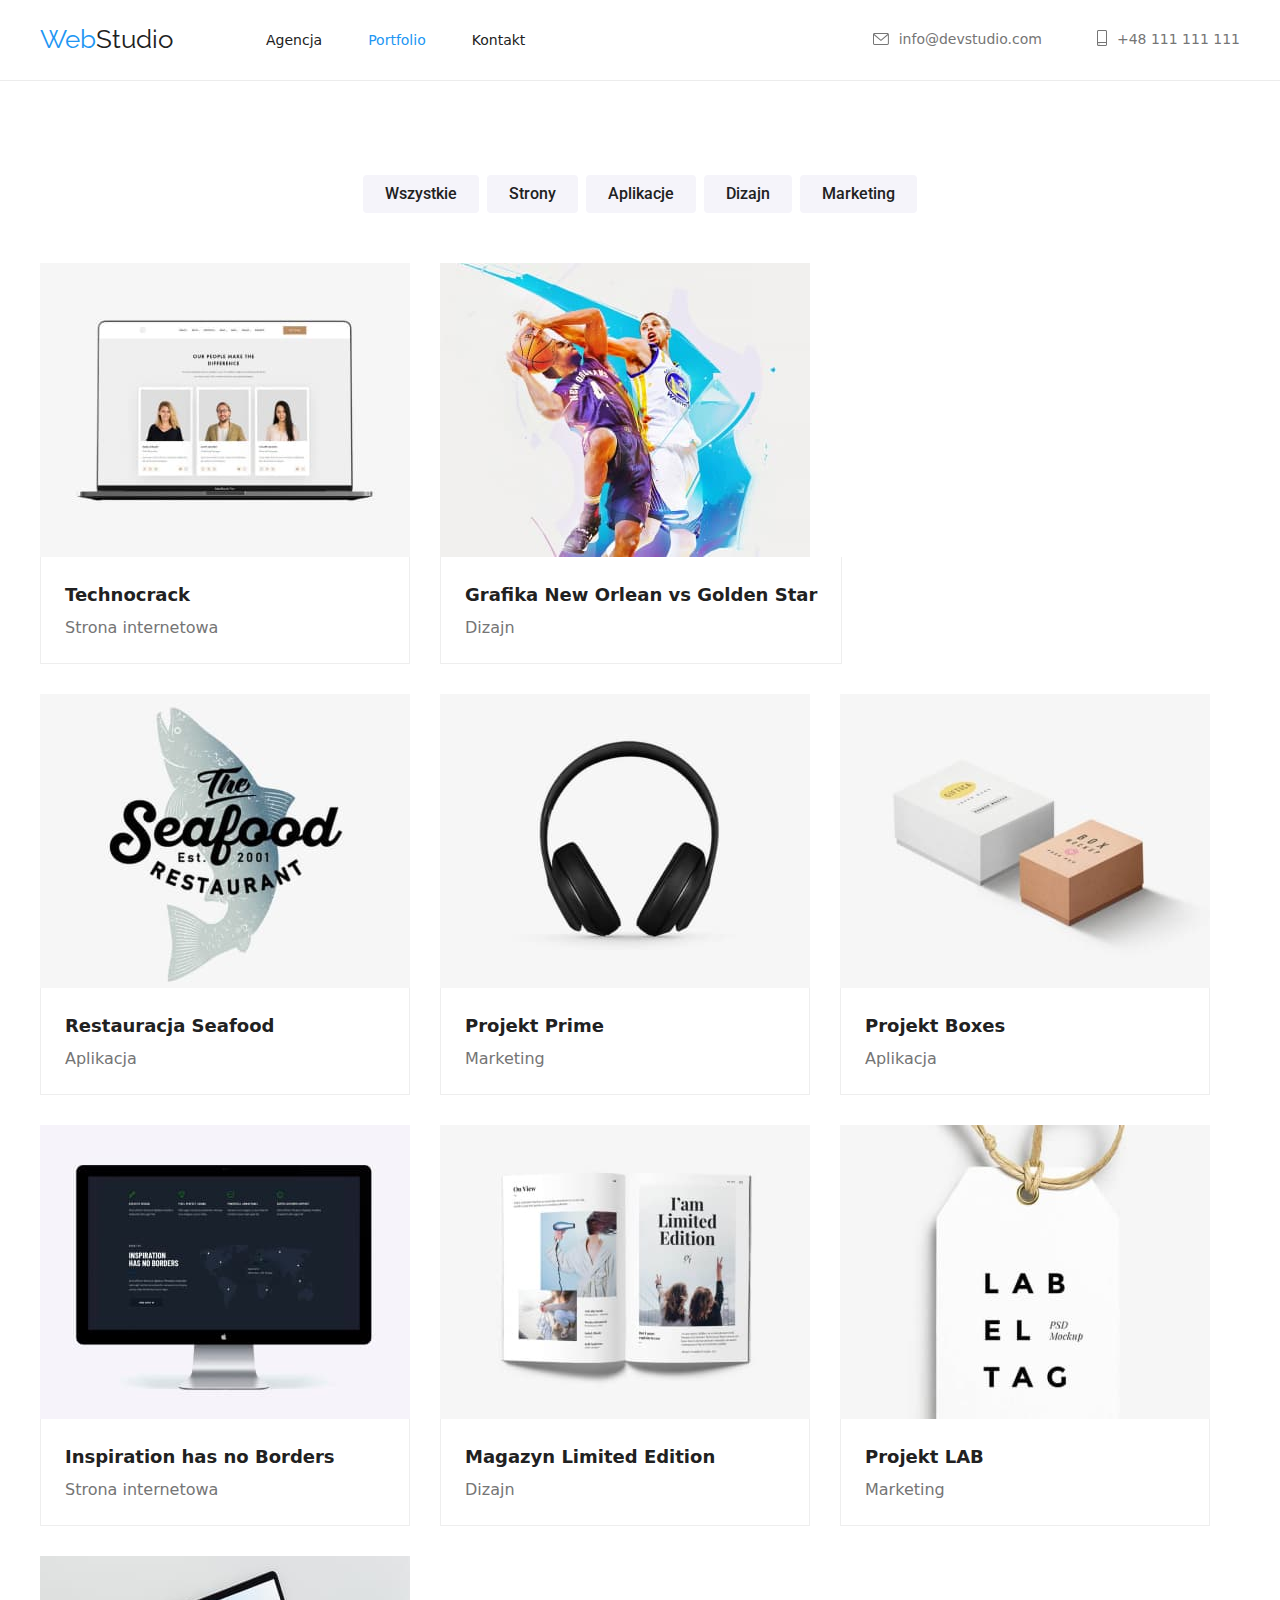
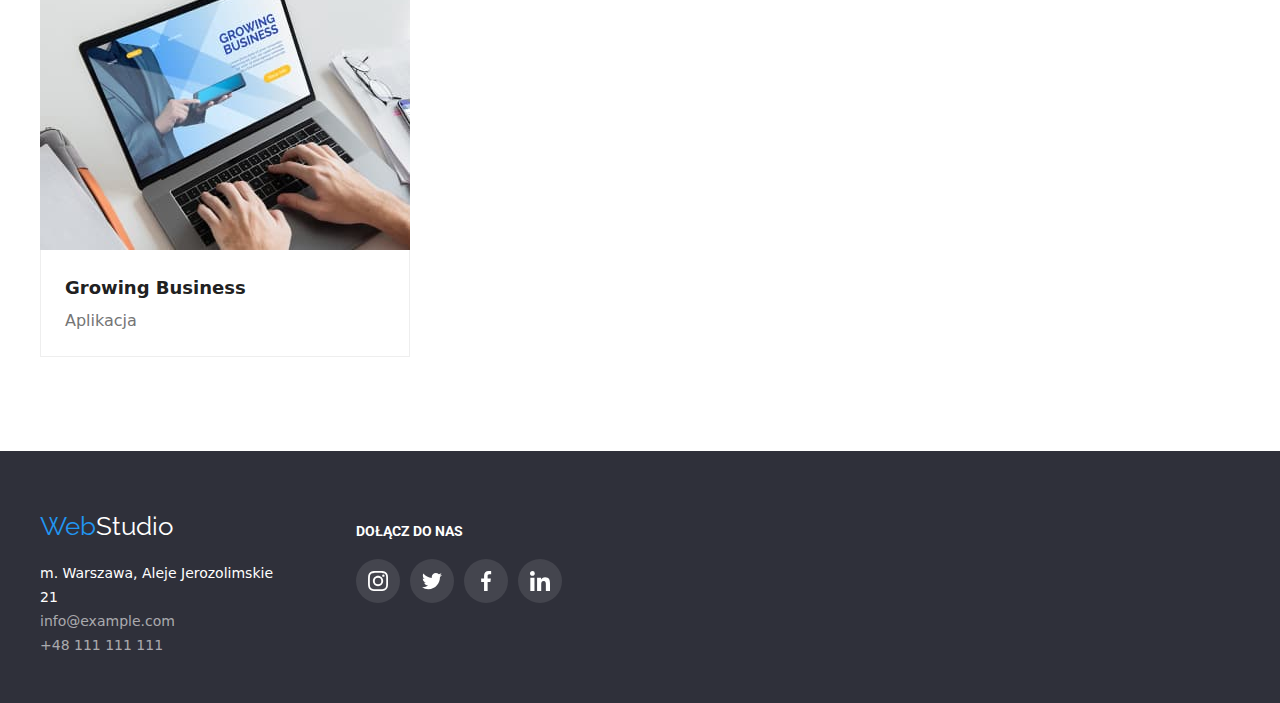
==== portfolio.html @ 01155c95 "dodany modal.js" ====
<!DOCTYPE html>
<html lang="pl-PL">
  <head>
    <meta charset="UTF-8" />
    <meta http-equiv="X-UA-Compatible" content="IE=edge" />
    <meta name="viewport" content="width=device-width, initial-scale=1.0" />
    <title>Portfolio</title>
    <link rel="preconnect" href="https://fonts.googleapis.com" />
    <link rel="preconnect" href="https://fonts.gstatic.com" crossorigin />
    <link
      href="https://fonts.googleapis.com/css2?family=Raleway:wght@700&family=Roboto:wght@400;500;700;900&display=swap"
      rel="stylesheet"
    />
    <link rel="stylesheet" href="./css/styles.css" />
    <link
      rel="stylesheet"
      href="https://cdnjs.cloudflare.com/ajax/libs/modern-normalize/1.1.0/modern-normalize.css"
      integrity="sha512-Y0MM+V6ymRKN2zStTqzQ227DWhhp4Mzdo6gnlRnuaNCbc+YN/ZH0sBCLTM4M0oSy9c9VKiCvd4Jk44aCLrNS5Q=="
      crossorigin="anonymous"
      referrerpolicy="no-referrer"
    />
  </head>
  <body>
    <header class="page-top">
      <div class="container">
        <div class="header-left">
          <a class="logo-link" href="index.html"
            >Web<span class="logo-link-dark-theme">Studio</span></a
          >
          <nav class="navigation">
            <ul class="navigation-list">
              <li class="navigation-list-item">
                <a class="navigation-links" href="./index.html">Agencja </a>
              </li>
              <li class="navigation-list-item">
                <a class="navigation-links-active" href="./portfolio.html"
                  >Portfolio</a
                >
              </li>
              <li class="navigation-list-item">
                <a class="navigation-links" href="./index.html">Kontakt</a>
              </li>
            </ul>
          </nav>
        </div>
        <div class="header-right">
          <a
            class="contacts-links-top link-gap"
            href="mailto:info@devstudio.com"
          >
            <span class="left-icon">
              <svg class="contacts-icon" width="16" heihgt="12">
                <use href="./images/icons.svg#icon-envelope"></use>
              </svg> </span
            >info@devstudio.com</a
          >
          <a class="contacts-links-top" href="tel:+48111111111">
            <span class="right-icon">
              <svg class="contacts-icon" width="10" heihgt="16">
                <use href="./images/icons.svg#icon-smartphone"></use>
              </svg> </span
            >+48 111 111 111</a
          >
        </div>
      </div>
    </header>
    <main class="page-main section">
      <div class="container">
        <ul class="filters-list">
          <li class="filters-list-item">
            <button class="button-filter" type="button">Wszystkie</button>
          </li>
          <li class="filters-list-item">
            <button class="button-filter" type="button">Strony</button>
          </li>
          <li class="filters-list-item">
            <button class="button-filter" type="button">Aplikacje</button>
          </li>
          <li class="filters-list-item">
            <button class="button-filter" type="button">Dizajn</button>
          </li>
          <li class="filters-list-item">
            <button class="button-filter" type="button">Marketing</button>
          </li>
        </ul>

        <ul class="images-list container">
          <li class="images-list-item">
            <figure class="figure">
              <img
                src="./images/portfolio/img1.jpg"
                alt="zdjęcia trzech pracowników, dwie kobiety i mężczyzna"
                width="370"
                height="294"
              />
              <figcaption class="images-list-figcaption">
                <h3 class="project-title">Technocrack</h3>
                <p class="project-type">Strona internetowa</p>
              </figcaption>
            </figure>
          </li>
          <li class="images-list-item">
            <figure class="figure">
              <img
                src="./images/portfolio/img2.jpg"
                alt="dwóch mężczyzn gra w koszykówkę"
                width="370"
                height="294"
              />
              <figcaption class="images-list-figcaption">
                <h3 class="project-title">Grafika New Orlean vs Golden Star</h3>
                <p class="project-type">Dizajn</p>
              </figcaption>
            </figure>
          </li>
          <li class="images-list-item">
            <figure class="figure">
              <img
                src="./images/portfolio/img3.jpg"
                alt="logo restauracji na tle ryby"
                width="370"
                height="294"
              />
              <figcaption class="images-list-figcaption">
                <h3 class="project-title">Restauracja Seafood</h3>
                <p class="project-type">Aplikacja</p>
              </figcaption>
            </figure>
          </li>
          <li class="images-list-item">
            <figure class="figure">
              <img
                src="./images/portfolio/img4.jpg"
                alt="czarne słuchawki nauszne"
                width="370"
                height="294"
              />
              <figcaption class="images-list-figcaption">
                <h3 class="project-title">Projekt Prime</h3>
                <p class="project-type">Marketing</p>
              </figcaption>
            </figure>
          </li>
          <li class="images-list-item">
            <figure class="figure">
              <img
                src="./images/portfolio/img5.jpg"
                alt="dwa kartonowe pudełka, białe i brązowe"
                width="370"
                height="294"
              />
              <figcaption class="images-list-figcaption">
                <h3 class="project-title">Projekt Boxes</h3>
                <p class="project-type">Aplikacja</p>
              </figcaption>
            </figure>
          </li>
          <li class="images-list-item">
            <figure class="figure">
              <img
                src="./images/portfolio/img6.jpg"
                alt="monitor komputera z wyświetloną stroną internetową"
                width="370"
                height="294"
              />
              <figcaption class="images-list-figcaption">
                <h3 class="project-title">Inspiration has no Borders</h3>
                <p class="project-type">Strona internetowa</p>
              </figcaption>
            </figure>
          </li>
          <li class="images-list-item">
            <figure class="figure">
              <img
                src="./images/portfolio/img7.jpg"
                alt="otwarte czasopismo"
                width="370"
                height="294"
              />
              <figcaption class="images-list-figcaption">
                <h3 class="project-title">Magazyn Limited Edition</h3>
                <p class="project-type">Dizajn</p>
              </figcaption>
            </figure>
          </li>
          <li class="images-list-item">
            <figure class="figure">
              <img
                src="./images/portfolio/img8.jpg"
                alt="biała papierowa etykieta z napisem Label Tag"
                width="370"
                height="294"
              />
              <figcaption class="images-list-figcaption">
                <h3 class="project-title">Projekt LAB</h3>
                <p class="project-type">Marketing</p>
              </figcaption>
            </figure>
          </li>
          <li class="images-list-item">
            <figure class="figure">
              <img
                src="./images/portfolio/img9.jpg"
                alt="mężczyzna pisze na laptopie"
                width="370"
                height="294"
              />
              <figcaption class="images-list-figcaption">
                <h3 class="project-title">Growing Business</h3>
                <p class="project-type">Aplikacja</p>
              </figcaption>
            </figure>
          </li>
        </ul>
      </div>
    </main>
    <footer class="page-bottom">
      <div class="container">
        <div class="footer-address">
          <a class="logo-link" href="index.html"
            >Web<span class="logo-link-light-theme">Studio</span></a
          >
          <address class="contacts-bottom">
            <p>m. Warszawa, Aleje Jerozolimskie 21</p>
            <p>
              <a class="contacts-links-bottom" href="mailto:info@example.com"
                >info@example.com</a
              >
            </p>
            <p>
              <a class="contacts-links-bottom" href="tel:+48111111111"
                >+48 111 111 111</a
              >
            </p>
          </address>
        </div>
        <div class="footer-social">
          <h3 class="social list-title">Dołącz do nas</h3>
          <ul class="social-links">
            <li class="social-links-item">
              <svg class="social-icon">
                <use href="./images/icons.svg#icon-instagram"></use>
              </svg>
            </li>
            <li class="social-links-item">
              <svg class="social-icon">
                <use href="./images/icons.svg#icon-twitter"></use>
              </svg>
            </li>
            <li class="social-links-item">
              <svg class="social-icon">
                <use href="./images/icons.svg#icon-facebook"></use>
              </svg>
            </li>
            <li class="social-links-item">
              <svg class="social-icon">
                <use href="./images/icons.svg#icon-linkedin"></use>
              </svg>
            </li>
          </ul>
        </div>
      </div>
    </footer>
  </body>
</html>
---- css/styles.css ----
:root {
  --font-primary: "Roboto", sans-serif;
  --font-secondary: "Raleway", sans-serif;
  --gray: #757575;
  --black: #212121;
  --blue: #2196f3;
  --white: #ffffff;
  --white-transparent: rgba(255, 255, 255, 0.6);
  --background-black: #2f303a;
  --background-white: #f5f4fa;
}

ul {
  list-style: none;
  margin: 0;
  padding: 0;
}

h1,
h2,
h3,
p {
  margin: 0;
}

img {
  display: block;
}

.container {
  width: 1200px;
  display: inline-block;
  margin: 0 auto;
}

.section {
  display: flex;
  margin: 0 auto;
  padding-top: 94px;
  padding-bottom: 94px;
}
body {
  font-family: var(--font-primary);
  color: var(--gray);
  margin: 0;
}
.logo-link:hover .logo-link-dark-theme,
.logo-link:focus .logo-link-dark-theme,
.logo-link-dark-theme:hover,
.logo-link-dark-theme:focus,
.logo-link:hover .logo-link-light-theme,
.logo-link:focus .logo-link-light-theme,
.logo-link-light-theme:hover,
.logo-link-light-theme:focus,
.navigation-links:hover,
.navigation-links:focus,
.contacts-links-top:hover,
.contacts-links-top:focus,
.contacts-links-top:hover .contacts-icon,
.contacts-links-top:focus .contacts-icon,
.contacts-links-bottom:hover,
.contacts-links-bottom:focus {
  color: var(--blue);
  fill: var(--blue);
}

.logo-link {
  font-family: var(--font-secondary);
  font-size: 26px;
  line-height: 1.192;
  color: var(--blue);
  text-decoration: none;
  margin-right: 93px;
}
.logo-link-dark-theme {
  color: var(--black);
}
.logo-link-light-theme {
  color: var(--white);
}

/* *********   HEADER  ********************/
.navigation-links,
.navigation-links-active {
  font-weight: 500;
  font-size: 14px;
  line-height: 1.142;
  color: var(--black);
  text-decoration: none;
  display: block;
  margin-right: 46px;
}

.navigation-links-active {
  font-weight: 500;
  font-size: 14px;
  line-height: 1.142;
  color: var(--blue);
  text-decoration: none;
}

.contacts-links-top {
  font-weight: 500;
  font-size: 14px;
  line-height: 1.142;
  color: var(--gray);
  text-decoration: none;
}

.left-icon,
.right-icon {
  margin-right: 10px;
  color: var(--gray);
  fill: var(--gray);
}

.left-icon .contacts-icon {
  width: 16px;
  height: 12px;
}

.right-icon .contacts-icon {
  width: 10px;
  height: 16px;
}

.contacts-links-top > .left-icon,
.contacts-links-top > .right-icon {
  display: inline-block;
  vertical-align: middle;
}

.page-top .container {
  padding-top: 24px;
  padding-bottom: 25px;
  display: flex;
  justify-content: space-between;
  align-items: center;
}

.header-left {
  display: flex;
  justify-content: space-between;
  align-items: center;
}

.navigation-list {
  display: flex;
}

.header-right {
  display: block;
  color: var(--blue);
}

.link-gap {
  margin-right: 50px;
}

.page-top {
  border-bottom: 1px solid #ececec;
}

/* *********MAIN ********************/

.block-main {
  background-color: var(--background-black);
}

.block-main .img-container {
  margin: 0 auto;
  width: 1600px;
  padding-top: 200px;
  padding-bottom: 200px;
  background-image: linear-gradient(
      0deg,
      rgba(47, 48, 58, 0.4) 0%,
      rgba(47, 48, 58, 0.4) 100%
    ),
    url(../images/main/image8.jpg);
}

.title-main {
  font-size: 44px;
  line-height: 1.363;
  color: var(--white);
  margin-bottom: 30px;
}

.block-main .container,
.title-main {
  display: flex;
  flex-direction: column;
  justify-content: center;
  align-items: center;
}

.button-main {
  width: 200px;
  height: 50px;
  padding: 10px 41px 10px 42px;
  border-radius: 4px;
  font-weight: 700;
  font-size: 16px;
  line-height: 1.875;
  color: var(--white);
  background-color: var(--blue);
  border-style: none;
}

.section-descriptions-list {
  display: flex;
  justify-content: space-between;
}

.section-descriptions-list-item {
  display: inline-block;
  width: 270px;
  height: 101px;
}

.section-descriptions-list-item:not(:last-of-type) {
  margin-right: 30px;
}

.icon-background {
  width: 270px;
  height: 120px;
  padding: 25px 100px;
  background-color: var(--background-white);
  margin-bottom: 30px;
}

.feature-icon {
  width: 70px;
  height: 70px;
}

.list-title {
  font-family: var(--font-primary);
  font-weight: 700;
  font-size: 14px;
  line-height: 1.142;
  color: var(--black);
  margin-bottom: 10px;
}
.section-descriptions-list-description {
  font-size: 14px;
  line-height: 1.714;
}

.section-title {
  display: flex;
  justify-content: center;
  margin-bottom: 50px;
}

.section-title {
  font-weight: 700;
  font-size: 36px;
  line-height: 1.166;
  color: var(--black);
}

.section-images-list {
  display: flex;
  justify-content: space-between;
}

.section-gray {
  background-color: var(--background-white);
}

.section-gray-list {
  display: flex;
  justify-content: space-between;
}

.section-gray-list-item {
  width: 270px;
  height: 428px;
  display: block;
}

.figure {
  margin: 0;
}

.shadow {
  box-shadow: 0 2px 1px rgba(0, 0, 0, 0.2), 0 1px 1px rgba(0, 0, 0, 0.14),
    0 1px 3px rgba(0, 0, 0, 0.12);
}

.section-gray-figcaption {
  text-align: center;
  padding-top: 30px;
  padding-bottom: 18px;
  background-color: var(--white);
}

.employee-name {
  font-weight: 500;
  font-size: 16px;
  line-height: 1.187;
  color: var(--black);
  margin-bottom: 10px;
}
.employee-position {
  font-size: 16px;
  line-height: 1.187;
  margin-bottom: 16px;
}

.social-links {
  display: flex;
  justify-content: space-between;
  align-items: center;
  width: 206px;
  height: 56px;
  margin: 0 auto;
}

.social-links-item {
  display: flex;
  justify-content: center;
  align-items: center;
  width: 44px;
  height: 44px;
  border-radius: 50%;
  color: var(--white);
}

.social-links-item:hover,
.social-links-item:focus {
  cursor: pointer;
  background-color: var(--blue);
  --color3: currentColor;
}

.social-icon {
  width: 20px;
  height: 20px;
}

.section-brands-list {
  display: flex;
  justify-content: space-between;
  align-items: center;
  margin: 0 auto;
  color: var(--blue);
}
.brand-item {
  display: flex;
  justify-content: center;
  align-items: center;
  width: 170px;
  height: 92px;
  border: 1px solid #afb1b8;
  border-radius: 4px;
}

.brand-icon {
  width: 106px;
  height: 60.04px;
}

.brand-item:hover,
.brand-item:focus {
  cursor: pointer;
  border: 1px solid var(--blue);
  --color3: currentColor;
}

/************* PORTFOLIO ***************/

.filters-list {
  display: flex;
  justify-content: center;
  margin-bottom: 50px;
}

.button-filter {
  font-family: var(--font-primary);
  font-weight: 500;
  font-size: 16px;
  line-height: 1.625;
  color: var(--black);
  background-color: var(--background-white);
  border-radius: 4px;
  padding: 6px 22px;
  border-style: none;
}

.filters-list-item:not(:last-child) {
  display: block;
  margin-right: 8px;
}

.button-filter:hover,
.button-filter:focus {
  cursor: pointer;
  color: var(--white);
  background-color: var(--blue);
}

.button-filter:hover,
.button-filter:focus {
  box-shadow: 0 2px 2px rgba(0, 0, 0, 0.12), 0 1px 2px rgba(0, 0, 0, 0.08),
    0 3px 1px rgba(0, 0, 0, 0.1);
}

.button-main:hover,
.button-main:focus {
  cursor: pointer;
  background-color: #3da0f1;
  box-shadow: 0 4px 4px rgba(0, 0, 0, 0.15);
}

.container .images-list {
  display: flex;
  flex-wrap: wrap;
  gap: 30px;
}

.images-list .figure {
  flex-basis: calc((100%-60px) / 3);
}

.images-list-item .figure:hover,
.images-list-item .figure:focus {
  cursor: pointer;
  box-shadow: 1px 4px 6px rgba(0, 0, 0, 0.16), 0 4px 4px rgba(0, 0, 0, 0.06),
    0 1px 1px rgba(0, 0, 0, 0.12);
}

.images-list-figcaption {
  padding: 20px 24px;
  border-right: 1px solid #eeeeee;
  border-bottom: 1px solid #eeeeee;
  border-left: 1px solid #eeeeee;
}

.project-title {
  font-weight: 700;
  font-size: 18px;
  line-height: 2;
  color: var(--black);
}
.project-type {
  font-size: 16px;
  line-height: 1.875;
}

/* *********   FOOTER  ********************/
.page-bottom {
  background-color: var(--background-black);
  padding-top: 60px;
  padding-bottom: 60px;
  color: var(--white);
}

.page-bottom .logo-link {
  display: block;
  margin-right: 0;
  margin-bottom: 20px;
}

.page-bottom .container {
  display: flex;
}

.footer-address {
  margin-right: 70px;
}

.contacts-bottom {
  font-size: 14px;
  line-height: 1.714;
  font-style: normal;
  color: var(--white);
  display: block;
  width: 246px;
  height: 81px;
}
.contacts-links-bottom {
  text-decoration: none;
  color: var(--white-transparent);
  margin-bottom: 9px;
}

.footer-social {
  width: 206px;
  height: 80px;
  padding-top: 12px;
}

.footer-social > .social-links {
  margin: 0;
  width: 206px;
  height: 44px;
}

.page-bottom .social-links-item {
  background-color: rgba(255, 255, 255, 0.1);
  --color3: currentColor;
}

.page-bottom .social-links-item:hover,
.page-bottom .social-links-item:focus {
  background-color: var(--blue);
}

.social.list-title {
  margin-bottom: 20px;
  color: var(--white);
  text-transform: uppercase;
}
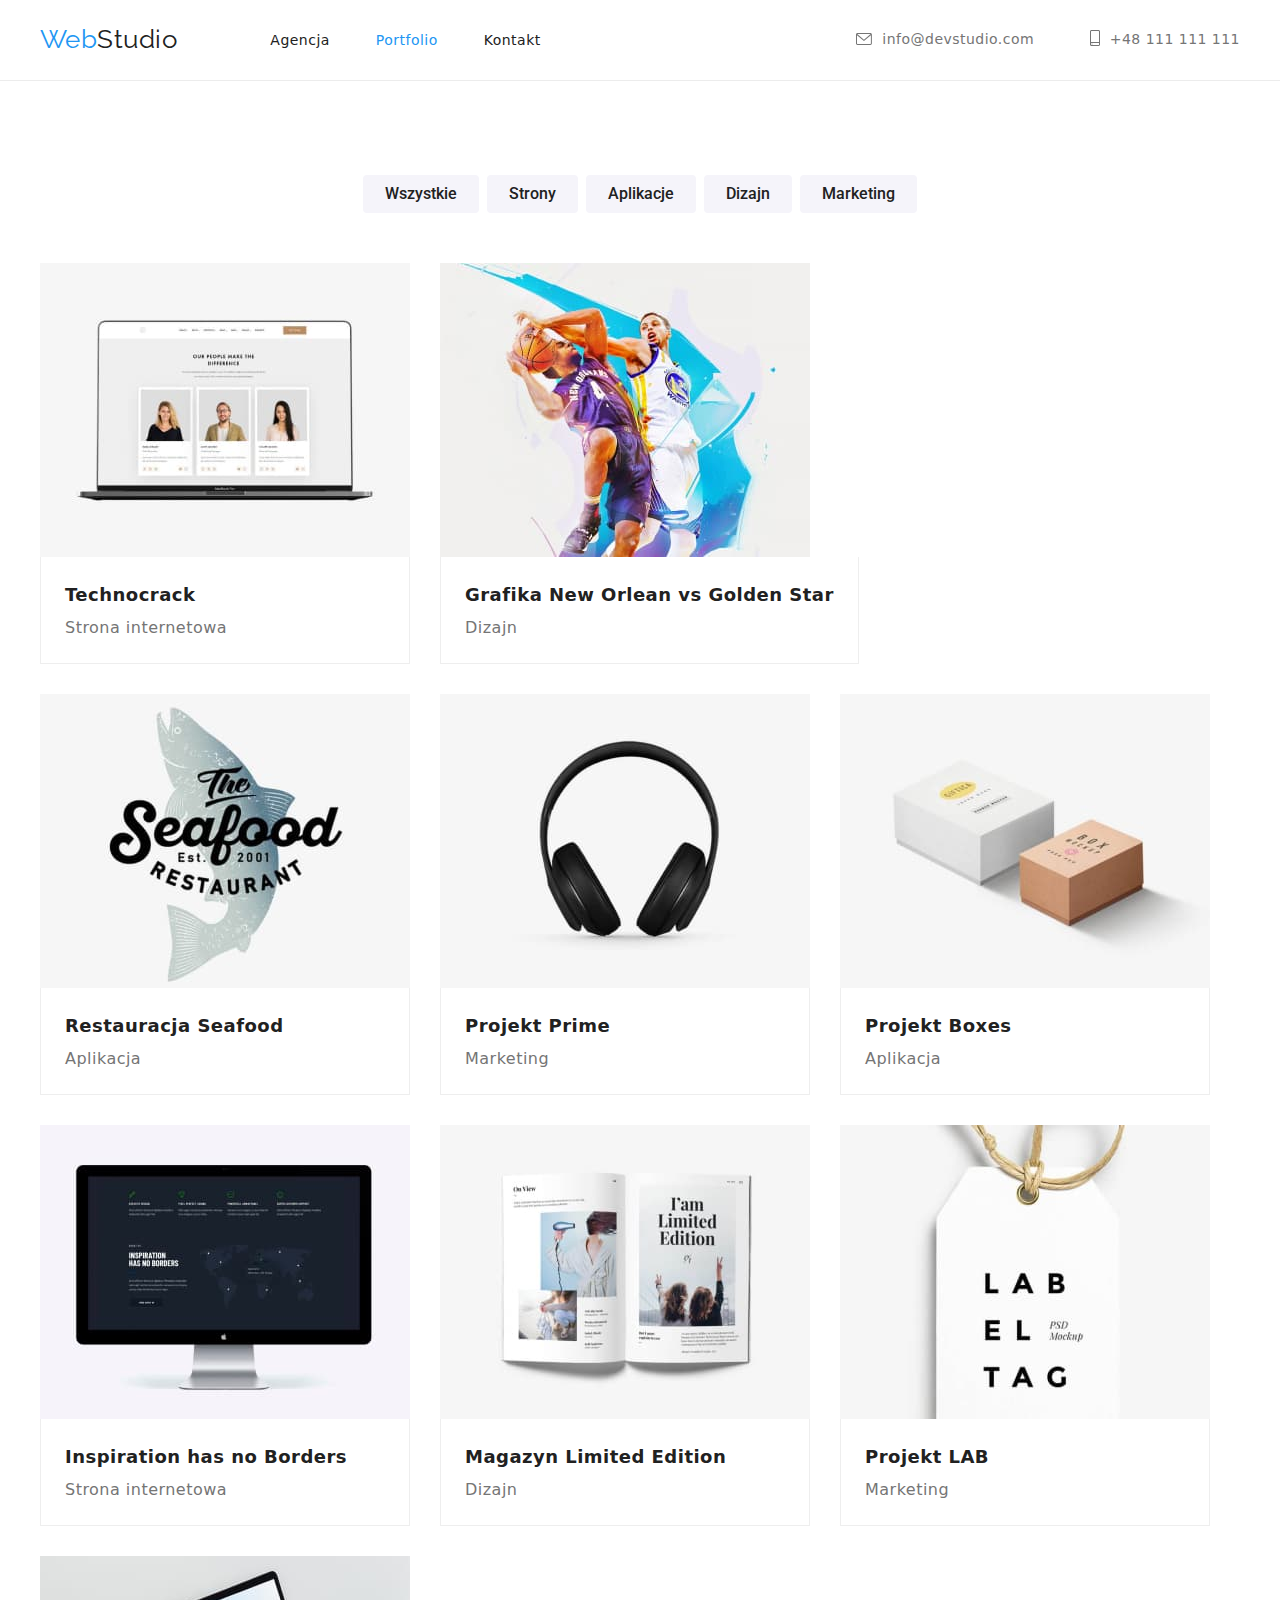
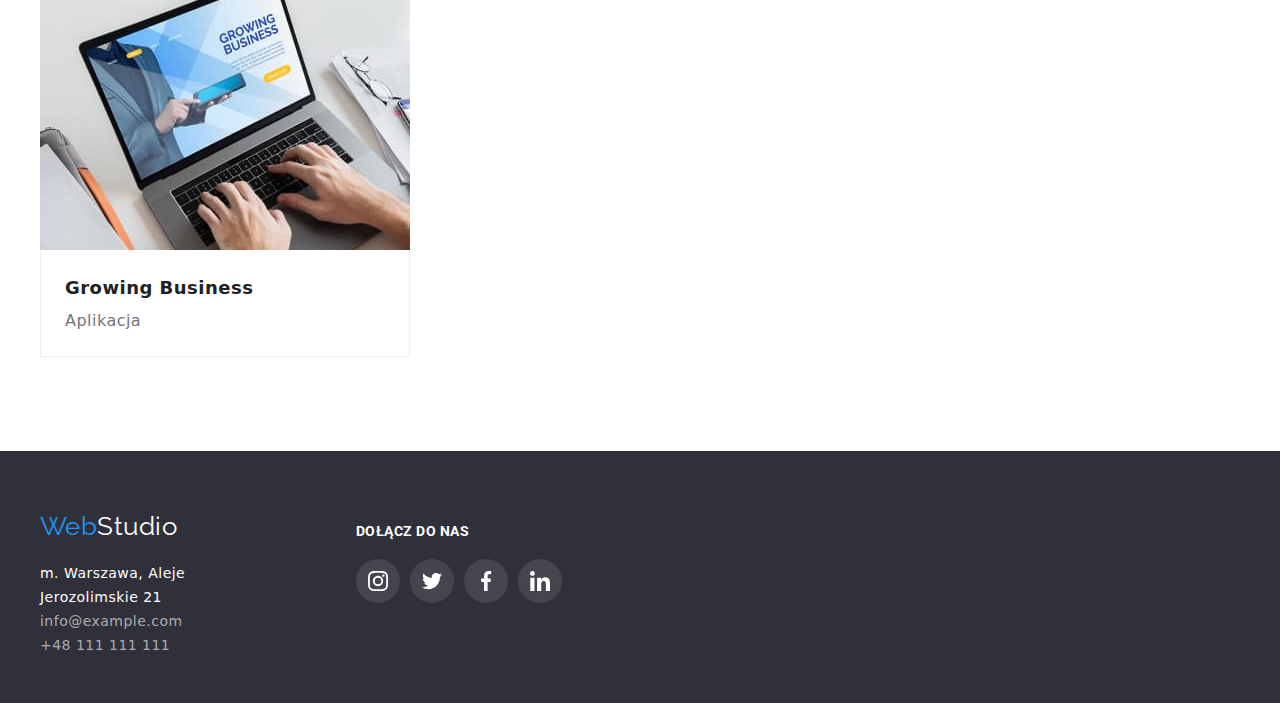
==== commit 3a8a46b7: "dodany tekst z tłem w sekcji "Czym się zajmujemy"" ====
--- a/portfolio.html
+++ b/portfolio.html
@@ -4,21 +4,15 @@
     <meta charset="UTF-8" />
     <meta http-equiv="X-UA-Compatible" content="IE=edge" />
     <meta name="viewport" content="width=device-width, initial-scale=1.0" />
-    <title>Portfolio</title>
+    <link rel="stylesheet" href="./css/styles.css" />
+    <link rel="stylesheet" href="./css/modern-normalize.css" />
     <link rel="preconnect" href="https://fonts.googleapis.com" />
     <link rel="preconnect" href="https://fonts.gstatic.com" crossorigin />
     <link
       href="https://fonts.googleapis.com/css2?family=Raleway:wght@700&family=Roboto:wght@400;500;700;900&display=swap"
       rel="stylesheet"
     />
-    <link rel="stylesheet" href="./css/styles.css" />
-    <link
-      rel="stylesheet"
-      href="https://cdnjs.cloudflare.com/ajax/libs/modern-normalize/1.1.0/modern-normalize.css"
-      integrity="sha512-Y0MM+V6ymRKN2zStTqzQ227DWhhp4Mzdo6gnlRnuaNCbc+YN/ZH0sBCLTM4M0oSy9c9VKiCvd4Jk44aCLrNS5Q=="
-      crossorigin="anonymous"
-      referrerpolicy="no-referrer"
-    />
+    <title>Studio</title>
   </head>
   <body>
     <header class="page-top">
--- a/css/styles.css
+++ b/css/styles.css
@@ -1,10 +1,9 @@
 :root {
-  --font-primary: "Roboto", sans-serif;
-  --font-secondary: "Raleway", sans-serif;
   --gray: #757575;
   --black: #212121;
   --blue: #2196f3;
   --white: #ffffff;
+  --icon-gray: #afb1b8;
   --white-transparent: rgba(255, 255, 255, 0.6);
   --background-black: #2f303a;
   --background-white: #f5f4fa;
@@ -40,9 +39,10 @@
   padding-bottom: 94px;
 }
 body {
-  font-family: var(--font-primary);
+  font-family: "Roboto", "Raleway", sans-serif;
   color: var(--gray);
   margin: 0;
+  letter-spacing: 0.03em;
 }
 .logo-link:hover .logo-link-dark-theme,
 .logo-link:focus .logo-link-dark-theme,
@@ -65,18 +65,21 @@
 }
 
 .logo-link {
-  font-family: var(--font-secondary);
+  font-family: "Raleway";
   font-size: 26px;
   line-height: 1.192;
   color: var(--blue);
   text-decoration: none;
   margin-right: 93px;
+  transition: color 250ms cubic-bezier(0.4, 0, 0.2, 1);
 }
 .logo-link-dark-theme {
   color: var(--black);
+  transition: color 250ms cubic-bezier(0.4, 0, 0.2, 1);
 }
 .logo-link-light-theme {
   color: var(--white);
+  transition: color 250ms cubic-bezier(0.4, 0, 0.2, 1);
 }
 
 /* *********   HEADER  ********************/
@@ -89,6 +92,7 @@
   text-decoration: none;
   display: block;
   margin-right: 46px;
+  transition: color 250ms cubic-bezier(0.4, 0, 0.2, 1);
 }
 
 .navigation-links-active {
@@ -97,6 +101,7 @@
   line-height: 1.142;
   color: var(--blue);
   text-decoration: none;
+  transition: color 250ms cubic-bezier(0.4, 0, 0.2, 1);
 }
 
 .contacts-links-top {
@@ -105,6 +110,7 @@
   line-height: 1.142;
   color: var(--gray);
   text-decoration: none;
+  transition: color 250ms cubic-bezier(0.4, 0, 0.2, 1);
 }
 
 .left-icon,
@@ -206,6 +212,7 @@
   color: var(--white);
   background-color: var(--blue);
   border-style: none;
+  transition: background-color 250ms cubic-bezier(0.4, 0, 0.2, 1), box-shadow 250ms cubic-bezier(0.4, 0, 0.2, 1);
 }
 
 .section-descriptions-list {
@@ -237,7 +244,7 @@
 }
 
 .list-title {
-  font-family: var(--font-primary);
+  font-family: "Roboto";
   font-weight: 700;
   font-size: 14px;
   line-height: 1.142;
@@ -265,6 +272,30 @@
 .section-images-list {
   display: flex;
   justify-content: space-between;
+}
+
+.thumb{
+  position: relative;
+}
+
+.label{
+  display: flex;
+  justify-content: center;
+  align-items: center;
+  font-family: "Roboto";
+  font-weight: 700;
+  font-size: 14px;
+  line-height: 1.172;
+  text-transform: uppercase;
+  color: var(--white);
+  width: 370px;
+  height: 70px;
+  background-color: rgba(47, 48, 58, 0.8);
+  z-index: 1;}
+
+  .thumb > .label{
+  position: absolute;
+  bottom: 0;
 }
 
 .section-gray {
@@ -327,14 +358,17 @@
   width: 44px;
   height: 44px;
   border-radius: 50%;
-  color: var(--white);
+  color: var(--icon-gray);
+  fill: var(--icon-gray);
+  transition: color 250ms cubic-bezier(0.4, 0, 0.2, 1), fill 250ms cubic-bezier(0.4, 0, 0.2, 1), background-color 250ms cubic-bezier(0.4, 0, 0.2, 1);
 }
 
 .social-links-item:hover,
 .social-links-item:focus {
   cursor: pointer;
   background-color: var(--blue);
-  --color3: currentColor;
+ color: var(--white);
+ fill: var(--white);
 }
 
 .social-icon {
@@ -347,7 +381,6 @@
   justify-content: space-between;
   align-items: center;
   margin: 0 auto;
-  color: var(--blue);
 }
 .brand-item {
   display: flex;
@@ -355,8 +388,11 @@
   align-items: center;
   width: 170px;
   height: 92px;
-  border: 1px solid #afb1b8;
+  border: 1px solid var(--icon-gray);
   border-radius: 4px;
+  color: var(--icon-gray);
+  fill: var(--icon-gray);
+  transition: color 250ms cubic-bezier(0.4, 0, 0.2, 1), fill 250ms cubic-bezier(0.4, 0, 0.2, 1);
 }
 
 .brand-icon {
@@ -368,7 +404,8 @@
 .brand-item:focus {
   cursor: pointer;
   border: 1px solid var(--blue);
-  --color3: currentColor;
+  color: var(--blue);
+  fill: var(--blue);
 }
 
 /************* PORTFOLIO ***************/
@@ -380,7 +417,7 @@
 }
 
 .button-filter {
-  font-family: var(--font-primary);
+  font-family: "Roboto";
   font-weight: 500;
   font-size: 16px;
   line-height: 1.625;
@@ -389,6 +426,7 @@
   border-radius: 4px;
   padding: 6px 22px;
   border-style: none;
+  transition: color 250ms cubic-bezier(0.4, 0, 0.2, 1), background-color 250ms cubic-bezier(0.4, 0, 0.2, 1), box-shadow 250ms cubic-bezier(0.4, 0, 0.2, 1);
 }
 
 .filters-list-item:not(:last-child) {
@@ -426,6 +464,10 @@
   flex-basis: calc((100%-60px) / 3);
 }
 
+.images-list-item .figure{
+  transition: box-shadow 250ms cubic-bezier(0.4, 0, 0.2, 1);
+}
+
 .images-list-item .figure:hover,
 .images-list-item .figure:focus {
   cursor: pointer;
@@ -486,6 +528,7 @@
   text-decoration: none;
   color: var(--white-transparent);
   margin-bottom: 9px;
+  transition: color 250ms cubic-bezier(0.4, 0, 0.2, 1);
 }
 
 .footer-social {
@@ -502,7 +545,9 @@
 
 .page-bottom .social-links-item {
   background-color: rgba(255, 255, 255, 0.1);
-  --color3: currentColor;
+  color: var(--white);
+  fill: var(--white);
+  transition: background-color 250ms cubic-bezier(0.4, 0, 0.2, 1);
 }
 
 .page-bottom .social-links-item:hover,
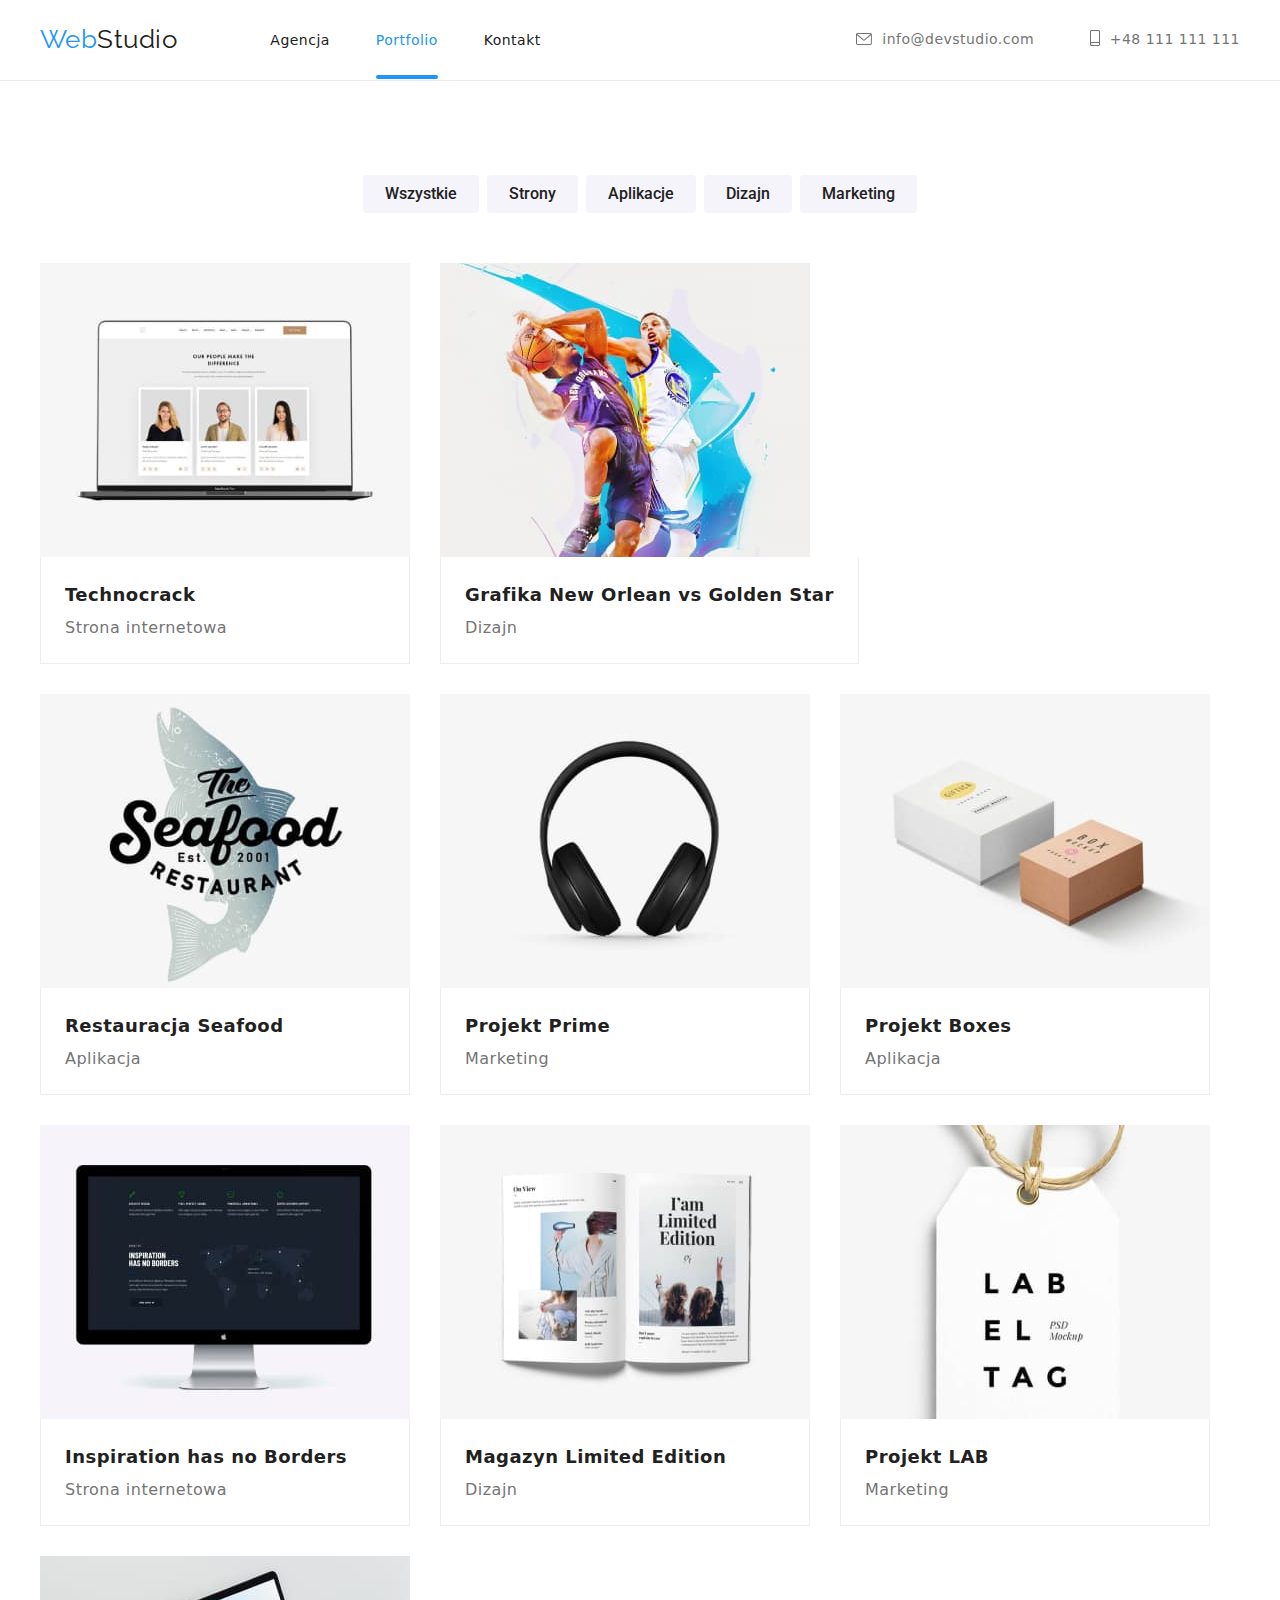
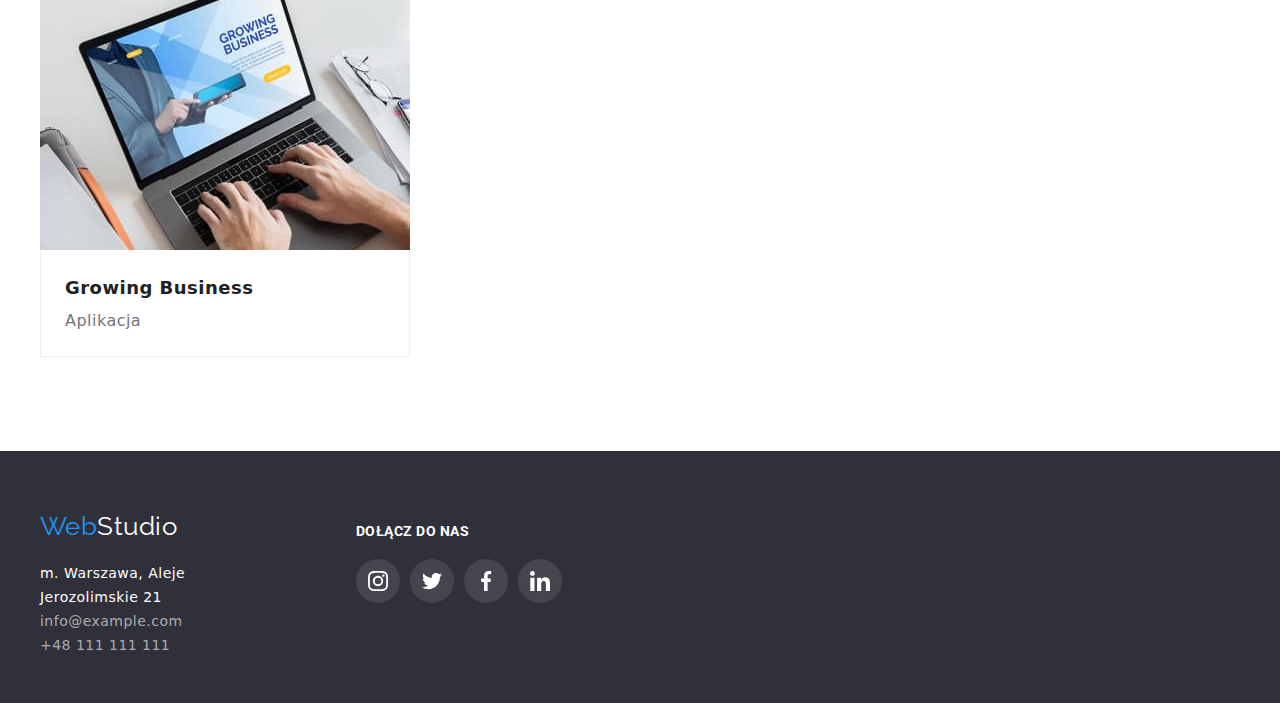
==== commit 1908f429: "podkreślenie na hover" ====
--- a/portfolio.html
+++ b/portfolio.html
@@ -27,7 +27,7 @@
                 <a class="navigation-links" href="./index.html">Agencja </a>
               </li>
               <li class="navigation-list-item">
-                <a class="navigation-links-active" href="./portfolio.html"
+                <a class="navigation-links active" href="./portfolio.html"
                   >Portfolio</a
                 >
               </li>
--- a/css/styles.css
+++ b/css/styles.css
@@ -83,8 +83,7 @@
 }
 
 /* *********   HEADER  ********************/
-.navigation-links,
-.navigation-links-active {
+.navigation-links {
   font-weight: 500;
   font-size: 14px;
   line-height: 1.142;
@@ -93,15 +92,38 @@
   display: block;
   margin-right: 46px;
   transition: color 250ms cubic-bezier(0.4, 0, 0.2, 1);
-}
-
-.navigation-links-active {
-  font-weight: 500;
-  font-size: 14px;
-  line-height: 1.142;
+  position: relative;
+}
+
+.navigation-links:hover::after{
+  display: block;
+  content: "";
+  width: 100%;
+  height: 4px;
+  background: var(--blue);
+  border-radius: 2px;
+  position: absolute;
+  bottom: -32px;
+  transition: background-color 250ms cubic-bezier(0.4, 0, 0.2, 1);
+}
+
+.active {
   color: var(--blue);
-  text-decoration: none;
-  transition: color 250ms cubic-bezier(0.4, 0, 0.2, 1);
+  position: relative;
+  transition: background-color 250ms cubic-bezier(0.4, 0, 0.2, 1);
+}
+
+.active::after
+{
+  display: block;
+  content: "";
+  width: 100%;
+  height: 4px;
+  background: var(--blue);
+  border-radius: 2px;
+  position: absolute;
+  bottom: -32px;
+  transition: background-color 250ms cubic-bezier(0.4, 0, 0.2, 1);
 }
 
 .contacts-links-top {
